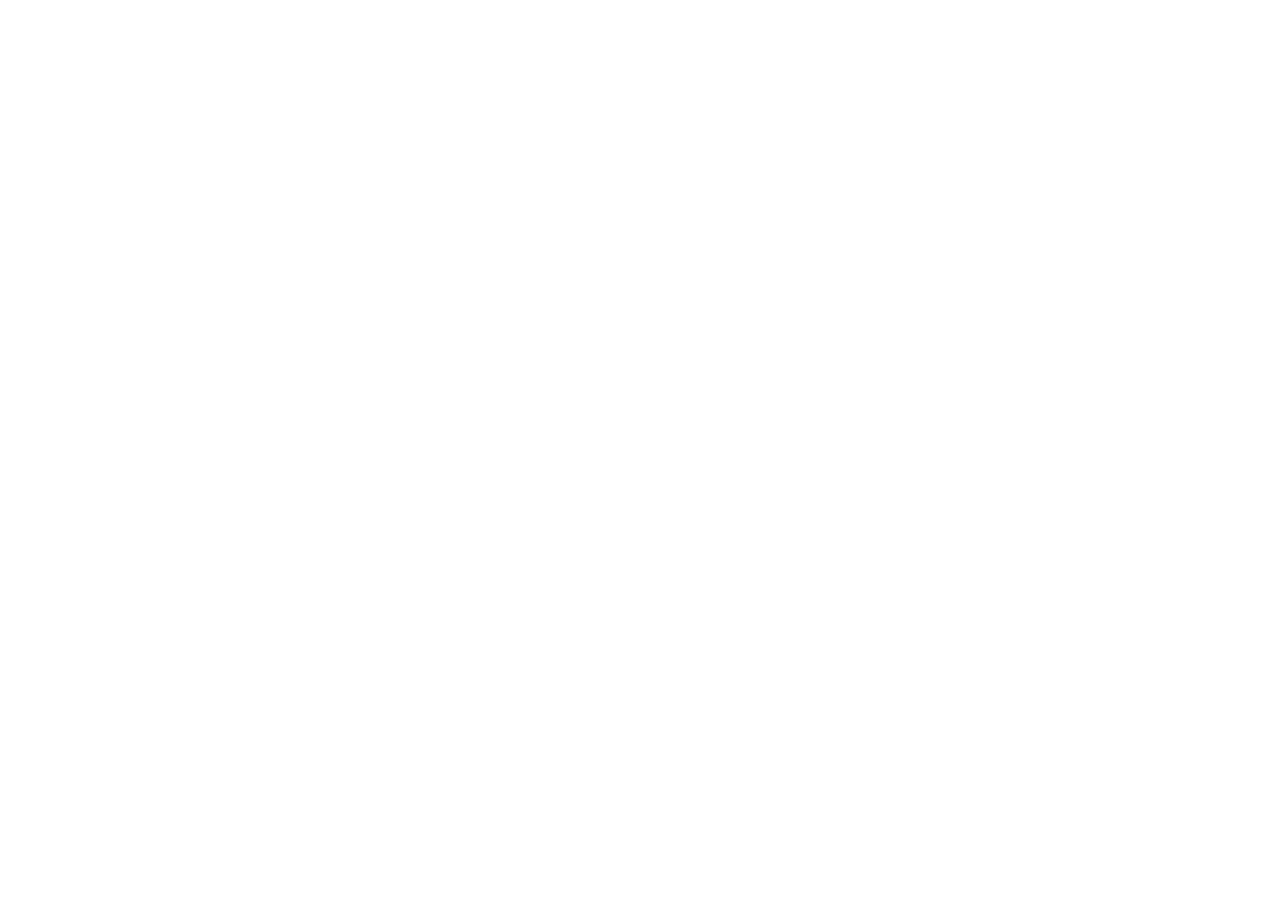
==== index.html @ ab660c9f "favicon update" ====
<!DOCTYPE html>
<html lang="en">
<head>
    <meta charset="UTF-8">
    <meta http-equiv="X-UA-Compatible" content="IE=edge">
    <meta name="viewport" content="width=device-width, initial-scale=1.0">
    <meta name="description" content="grille d'image">
    <link rel="shortcut icon" href="./favicon/" type="image/x-icon">
    <link rel="apple-touch-icon" sizes="180x180" href="favicon/apple-touch-icon.png">
    <link rel="icon" type="image/png" sizes="32x32" href="favicon/favicon-32x32.png">
    <link rel="icon" type="image/png" sizes="16x16" href="favicon/favicon-16x16.png">
    <link rel="manifest" href="favicon/site.webmanifest">
    <link rel="stylesheet" href="./css/style.css">
    <title>M2L</title>
</head>
<body>
    <header>

    </header>
</body>
</html>
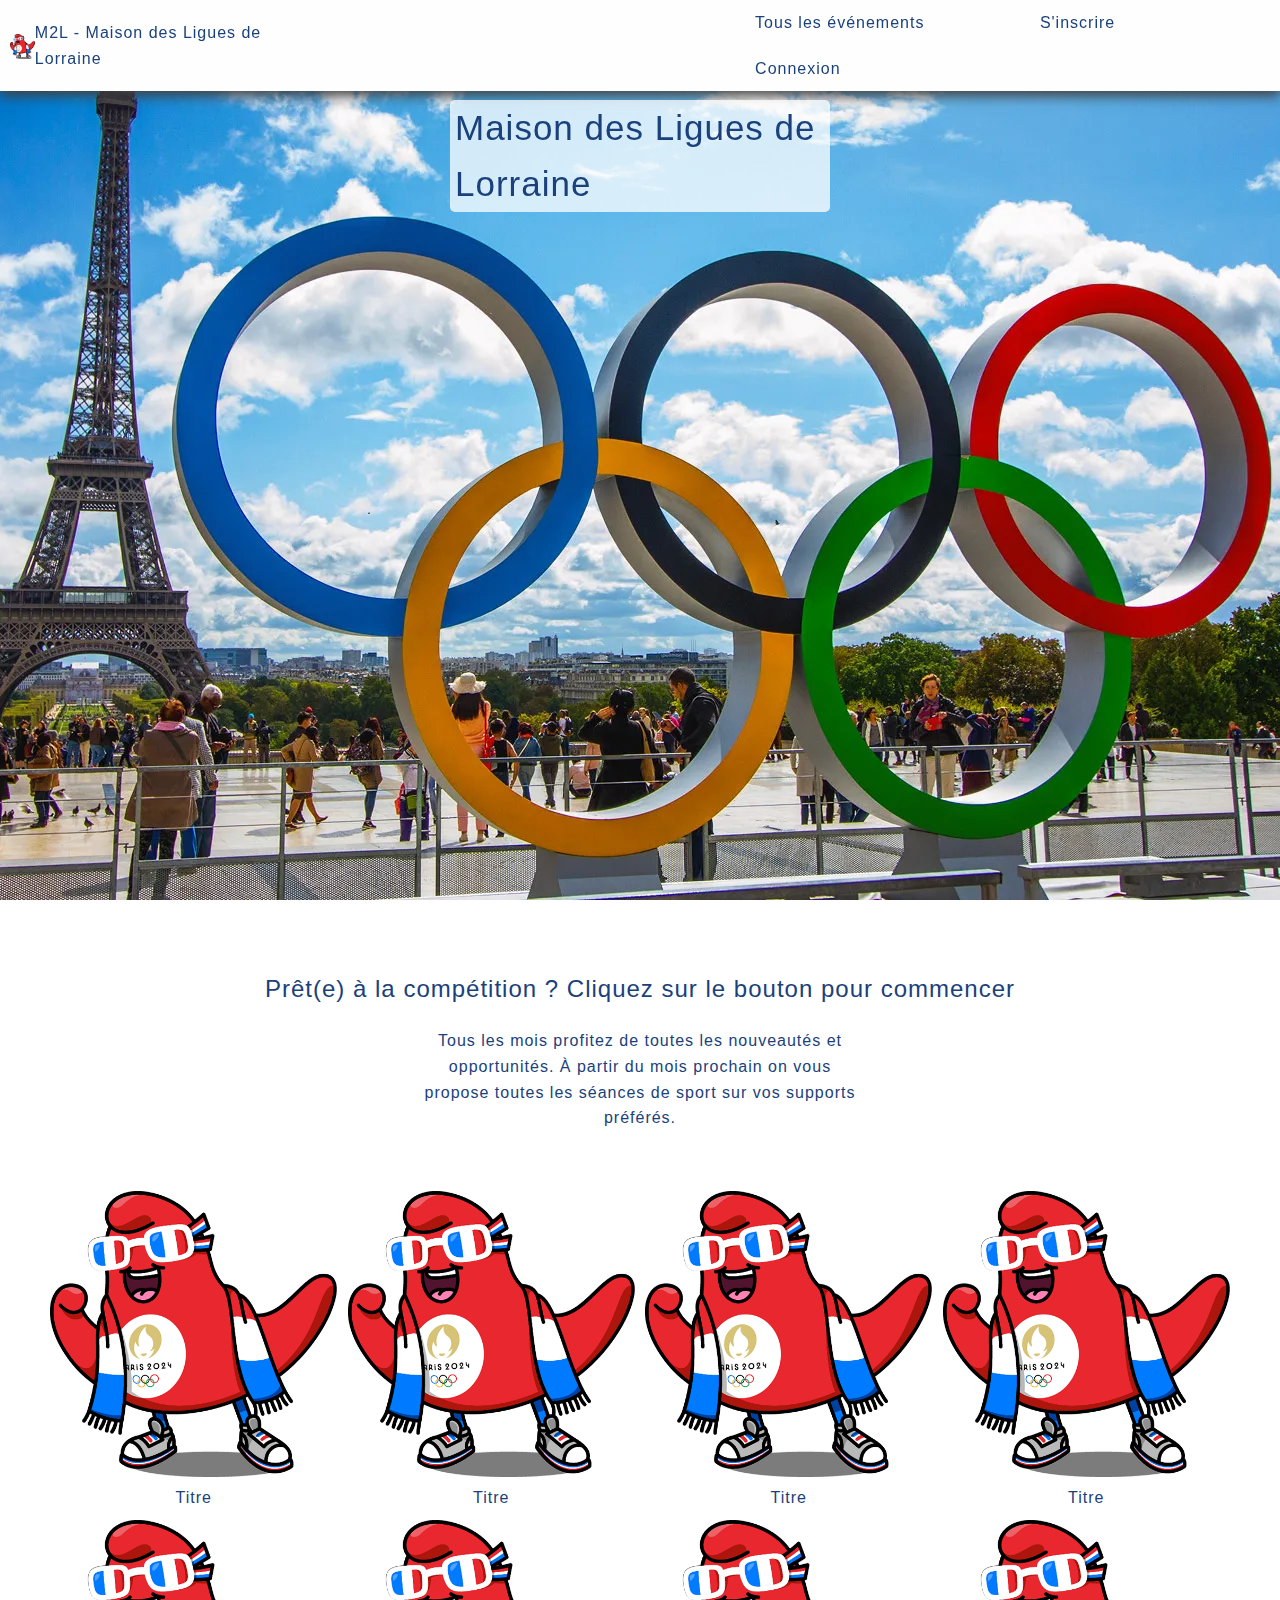
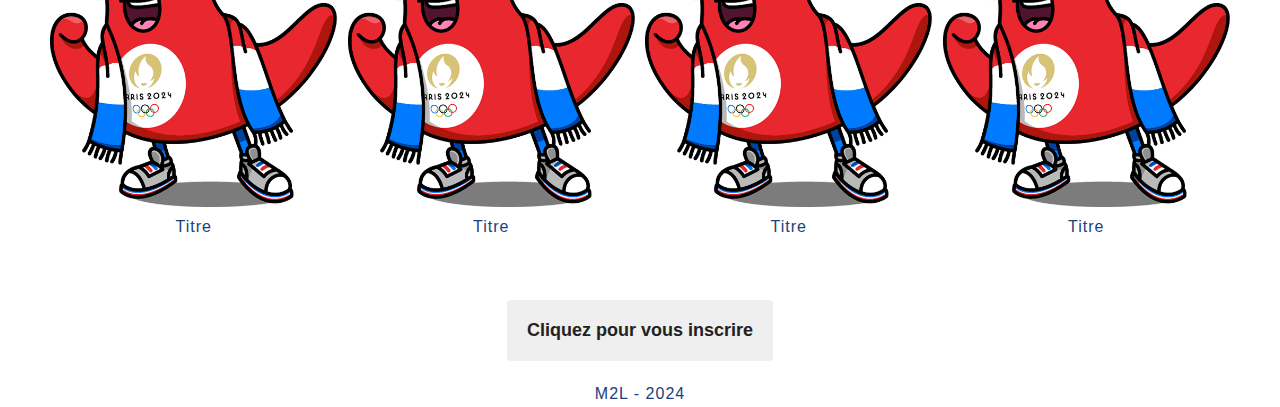
==== commit 2ba9aba5: "css home page" ====
--- a/index.html
+++ b/index.html
@@ -10,12 +10,78 @@
     <link rel="icon" type="image/png" sizes="32x32" href="favicon/favicon-32x32.png">
     <link rel="icon" type="image/png" sizes="16x16" href="favicon/favicon-16x16.png">
     <link rel="manifest" href="favicon/site.webmanifest">
-    <link rel="stylesheet" href="./css/style.css">
+    <link rel="stylesheet" href="./css/main.css">
     <title>M2L</title>
 </head>
 <body>
-    <header>
+    <header class="headband">
+        <a href="#">
+            <img src="./asset/mascotte.png" alt="Logo JO Paris" aria-hidden="true">
+        </a>           
+        <h1 class="m2l">
+            M2L - Maison des Ligues de Lorraine
+        </h1>
+    
+        <nav class="navbar">
+            <a href="#event_view" id="event" class="button">Tous les événements</a>
+            <a href="#inscription" id="inscription" class="button">S'inscrire</a>
+            <a href="#connection" id="connection" class="button">Connexion</a>
+        </nav>
+    </header>
 
-    </header>
+    <main>
+        <section class="home">
+            <div id="bg-texte">
+                <p>
+                    Maison des Ligues de Lorraine
+                </p>
+            </div>
+            <div id="bg-img"></div>
+        </section>
+
+        <section class="event" id="event_view">
+            <h2>
+                Prêt(e) à la compétition ? Cliquez sur le bouton pour commencer
+            </h2>
+            <p>
+                Tous les mois profitez de toutes les nouveautés et opportunités. À partir du mois prochain on vous propose toutes les séances de sport sur vos supports préférés.
+            </p>
+        </section>
+        <div class="gallery-primary" role="group" aria-labelledby="event">
+            <ul id="event">
+                <li><img src="./asset/mascotte.png" alt="ville de pise">
+                    Titre
+                </li>
+                <li><img src="./asset/mascotte.png" alt="ville de paris">
+                    Titre
+                </li>
+                <li><img src="./asset/mascotte.png" alt="ville de new york">
+                    Titre
+                </li>
+                <li><img src="./asset/mascotte.png" alt="ville de los angeles">
+                    Titre
+                </li>
+                <li><img src="./asset/mascotte.png" alt="ville de pise">
+                    Titre
+                </li>
+                <li><img src="./asset/mascotte.png" alt="ville de paris">
+                    Titre
+                </li>
+                <li><img src="./asset/mascotte.png" alt="ville de new york">
+                    Titre
+                </li>
+                <li><img src="./asset/mascotte.png" alt="ville de los angeles">
+                    Titre
+                </li>
+            </ul>
+        </div>
+        <button class="button_account" type="submit" value="Envoyer" aria-label="Connexion à votre compte">
+            <a href="inscription.html">Cliquez pour vous inscrire</a>
+        </button>
+
+    </main>
+    <footer>
+        M2L - 2024
+    </footer>
 </body>
 </html>--- a/css/main.css
+++ b/css/main.css
@@ -0,0 +1,116 @@
+@import url('https://fonts.googleapis.com/css2?family=Open+Sans:wght@300&display=swap');
+@import url(./reset.css);
+
+/* header and nav bar */
+
+.headband{
+    display: flex;
+    justify-content: space-between;
+    align-items: center;
+    position: fixed;
+    width: 100%;
+    background-color: var(--white);
+    vertical-align: middle;
+    box-shadow: 0px 5px 12px #414141;
+}
+
+header img{
+    cursor: pointer;
+    width: 40px;
+    vertical-align: middle;
+    padding-left: 1rem;
+}
+
+.m2l{
+    display: flex;
+    font-size: inherit;
+    padding-right: 40rem;
+}
+
+.navbar a{
+    margin: auto 3rem 0 4rem;
+    padding: 10px 20px;
+    border-radius: 2px;
+    cursor: pointer;
+    display: inline-flex;
+    background-color: var(--white);
+    color: var(--blue);
+    font-size: inherit;
+}
+
+.home #bg-img{
+    flex: 1;
+    display: flex;
+    flex-direction: column;
+    justify-content: center;
+    align-items: flex-start;
+    height: 100vh;
+    background: url("../asset/accueil.webp")no-repeat fixed center  / cover;
+}
+
+.home #bg-texte{
+    color: var(--blue);
+    font-weight: bold;
+    position: absolute;
+    margin-top: 10rem;
+    margin-inline: 45rem;
+    border-radius: .5rem;
+    padding-inline: .5rem;
+    font-size: 3.5rem;
+    background-color: rgba(255, 255, 255, 0.753);
+}
+
+.event{
+    padding-top: 5rem;
+}
+
+.event h2{
+    text-align: center;
+    margin: 2rem auto 2rem;
+}
+
+.event p{
+    text-align: center;
+    margin: 2rem auto 2rem;
+    width: 35%;
+}
+
+/* grid */
+.gallery-primary{
+    max-width: 120rem;
+    margin: 5rem auto 5rem;
+    background-color: #fff;
+}
+
+.gallery-primary ul{
+    display: flex; /* flex pour flexibilité */
+    padding: 1rem;
+    gap: 1rem;
+    justify-content: center;
+    flex-direction: row;
+    align-items: center;
+    flex-wrap: wrap; /* tous les elements reviennent a la ligne */
+}
+
+.gallery-primary ul li{
+    flex-grow: 1; /* cela prend toute la place disponible */
+    flex-shrink: 0; /* autorise aux petits elements de s'ajouter 0 on n'autorise pas 1 on autorise (booleen) */
+    flex-basis: calc(100% / 5); /* donne la taille en unites */
+    text-align: center;
+}
+
+.button_account{
+    margin: 2rem auto;
+    display: block;
+    padding: 2rem;
+    border-radius: .4rem;
+    font-size: large;
+    font-weight: bold;
+}
+
+/* footer */
+
+footer{
+    text-align: center;
+    width: 100%;
+}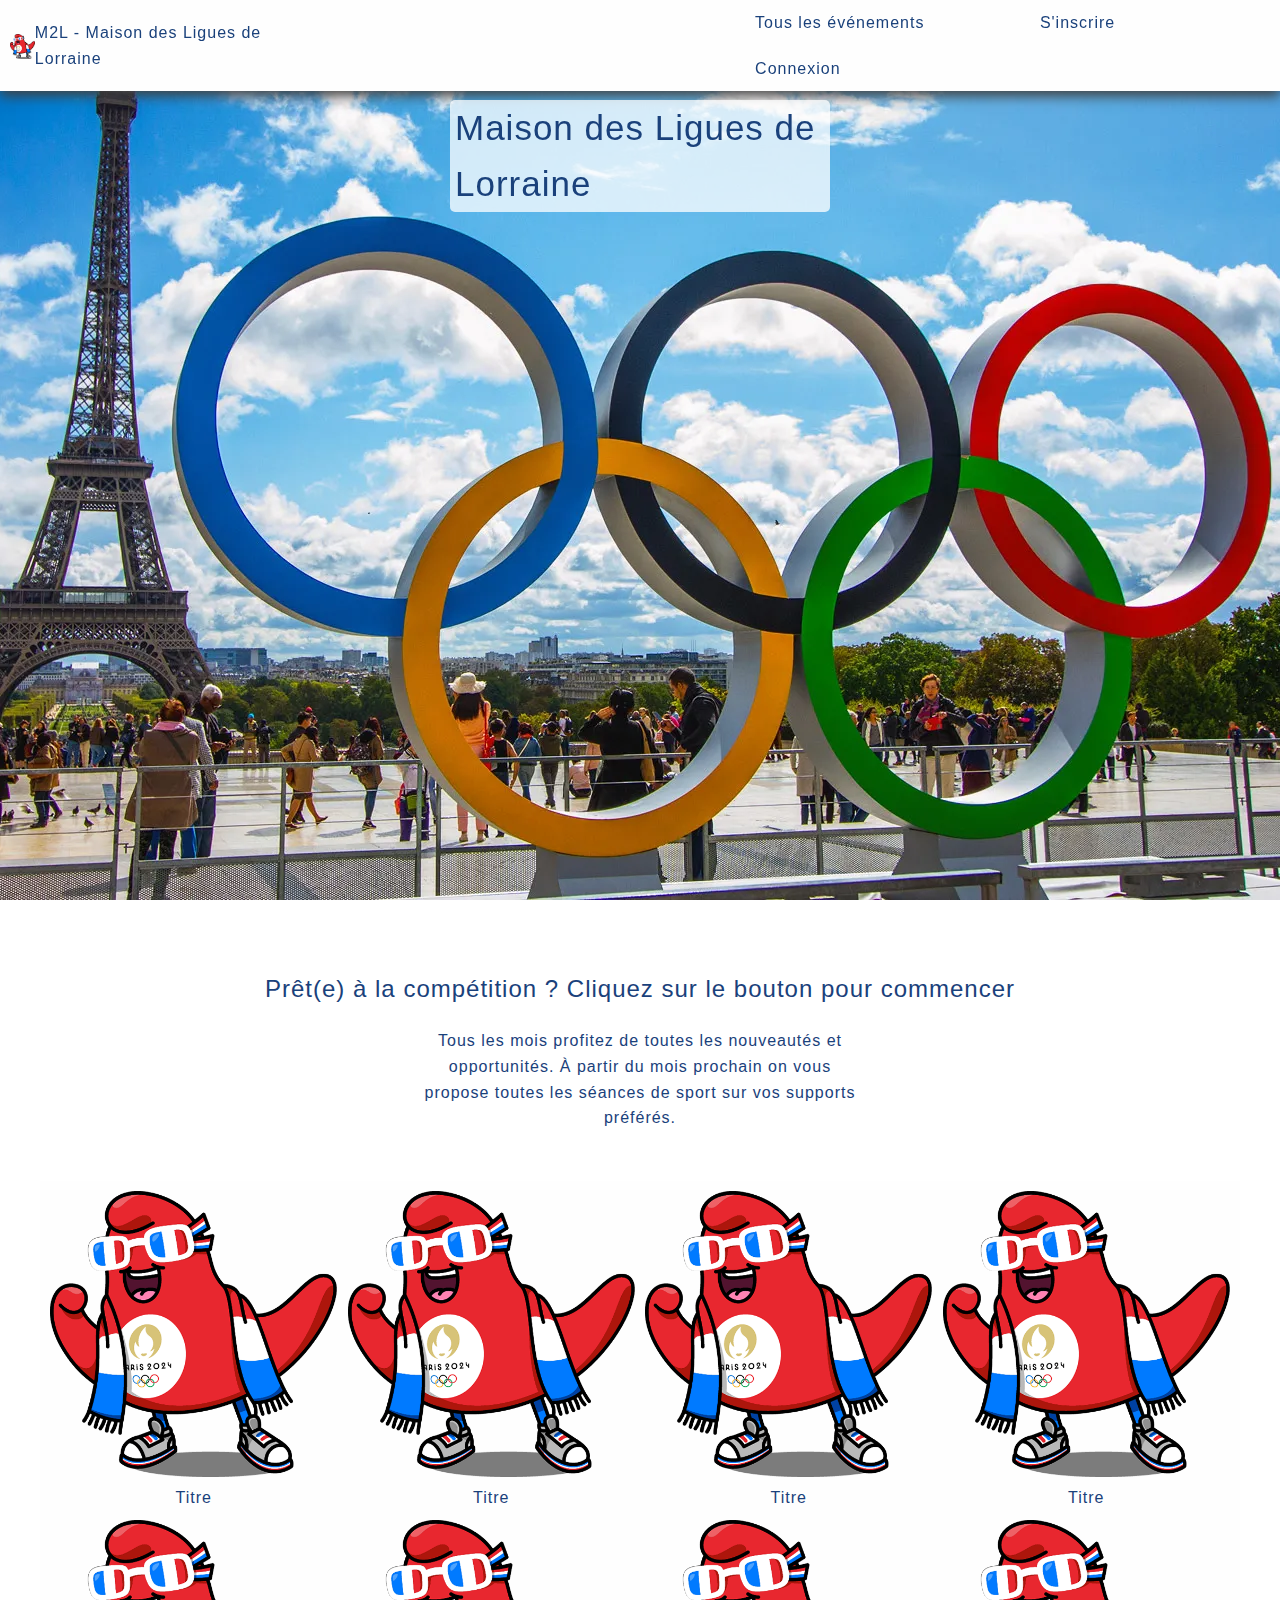
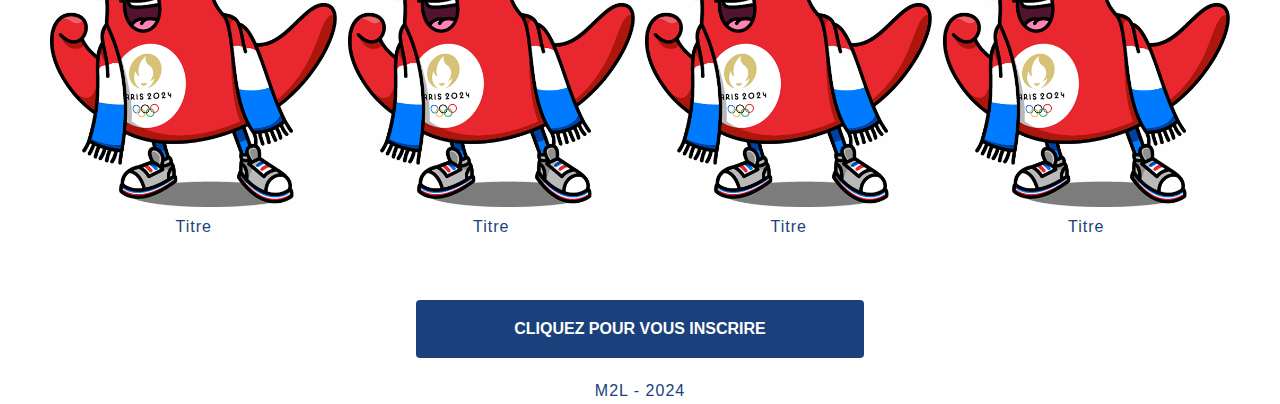
==== commit 30cab130: "css form inscription" ====
--- a/index.html
+++ b/index.html
@@ -24,7 +24,7 @@
     
         <nav class="navbar">
             <a href="#event_view" id="event" class="button">Tous les événements</a>
-            <a href="#inscription" id="inscription" class="button">S'inscrire</a>
+            <a href="./inscription.html" id="inscription" class="button">S'inscrire</a>
             <a href="#connection" id="connection" class="button">Connexion</a>
         </nav>
     </header>
--- a/css/main.css
+++ b/css/main.css
@@ -1,5 +1,6 @@
 @import url('https://fonts.googleapis.com/css2?family=Open+Sans:wght@300&display=swap');
 @import url(./reset.css);
+@import url(./inscription.css);
 
 /* header and nav bar */
 
@@ -79,7 +80,7 @@
 .gallery-primary{
     max-width: 120rem;
     margin: 5rem auto 5rem;
-    background-color: #fff;
+    background-color: var(--white);
 }
 
 .gallery-primary ul{
@@ -106,6 +107,8 @@
     border-radius: .4rem;
     font-size: large;
     font-weight: bold;
+    background-color: var(--blue);
+    color: var(--white);
 }
 
 /* footer */
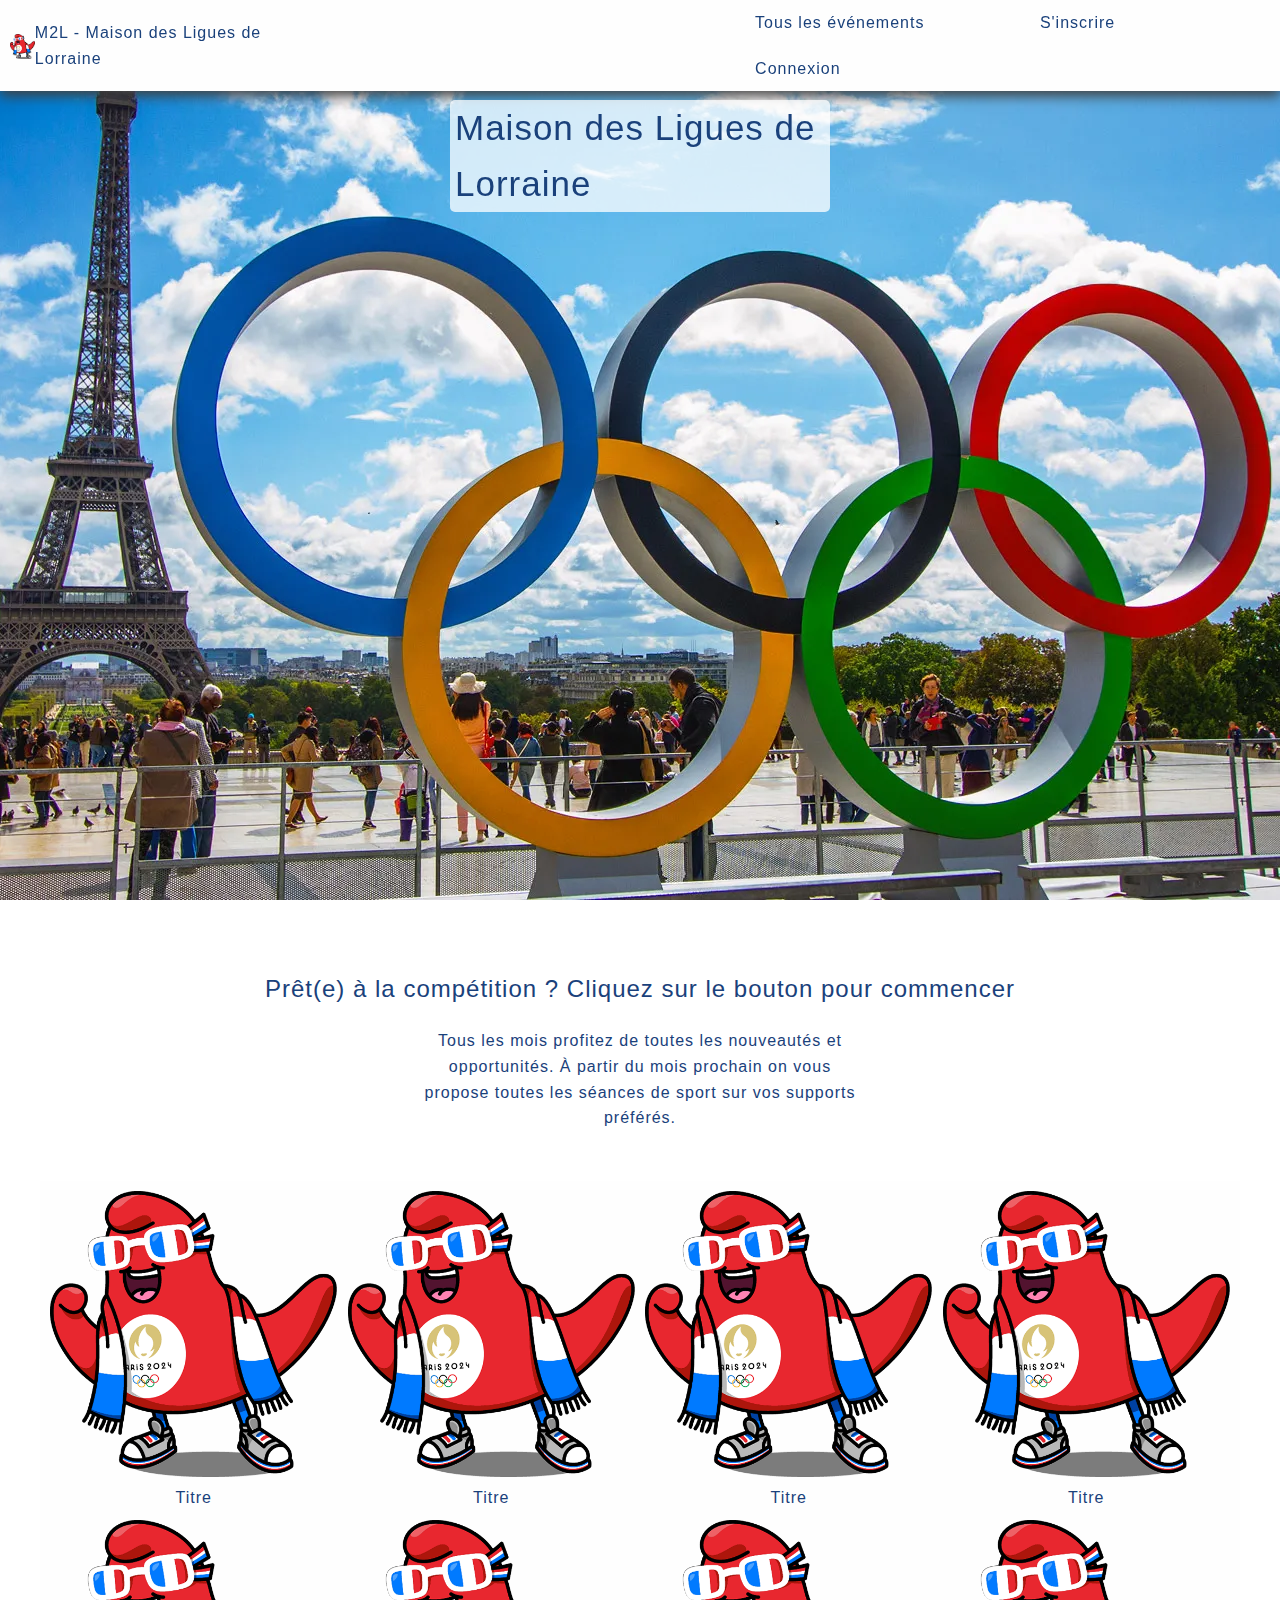
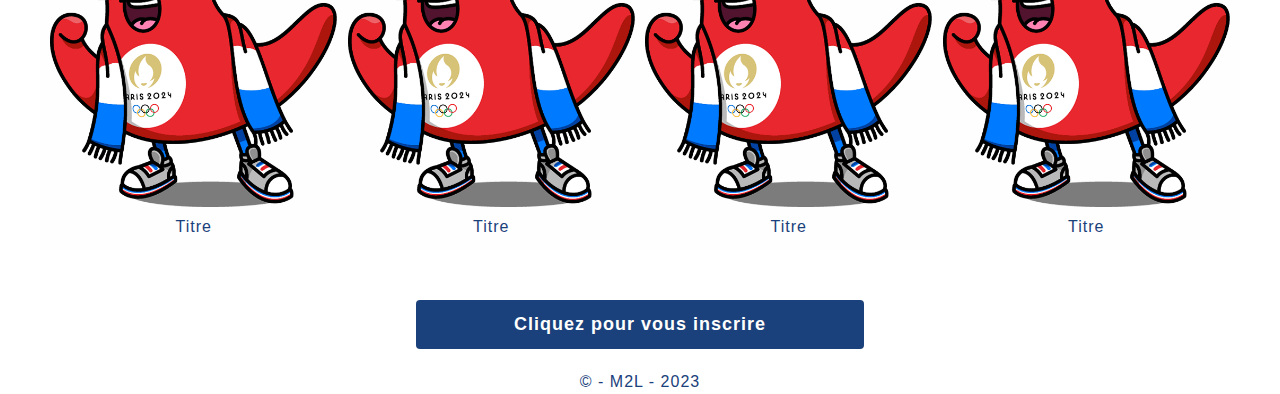
==== commit df323c34: "validation W3C" ====
--- a/index.html
+++ b/index.html
@@ -1,5 +1,5 @@
 <!DOCTYPE html>
-<html lang="en">
+<html lang="fr">
 <head>
     <meta charset="UTF-8">
     <meta http-equiv="X-UA-Compatible" content="IE=edge">
@@ -23,9 +23,9 @@
         </h1>
     
         <nav class="navbar">
-            <a href="#event_view" id="event" class="button">Tous les événements</a>
+            <a href="#event_view" id="event_home" class="button">Tous les événements</a>
             <a href="./inscription.html" id="inscription" class="button">S'inscrire</a>
-            <a href="#connection" id="connection" class="button">Connexion</a>
+            <a href="./connection.html" id="connection" class="button">Connexion</a>
         </nav>
     </header>
 
@@ -75,13 +75,14 @@
                 </li>
             </ul>
         </div>
-        <button class="button_account" type="submit" value="Envoyer" aria-label="Connexion à votre compte">
-            <a href="inscription.html">Cliquez pour vous inscrire</a>
-        </button>
+        <a href="inscription.html" class="button_account" >
+            Cliquez pour vous inscrire
+        </a>
 
     </main>
     <footer>
-        M2L - 2024
+       <p> &copy; - M2L - <time datetime="2023-01-01">2023</time> </p>
     </footer>
+    <script src="./js/app.js"></script>
 </body>
 </html>--- a/css/main.css
+++ b/css/main.css
@@ -1,6 +1,7 @@
 @import url('https://fonts.googleapis.com/css2?family=Open+Sans:wght@300&display=swap');
 @import url(./reset.css);
 @import url(./inscription.css);
+@import url(./connection.css);
 
 /* header and nav bar */
 
@@ -81,6 +82,7 @@
     max-width: 120rem;
     margin: 5rem auto 5rem;
     background-color: var(--white);
+    cursor: pointer;
 }
 
 .gallery-primary ul{
@@ -103,12 +105,15 @@
 .button_account{
     margin: 2rem auto;
     display: block;
-    padding: 2rem;
+    padding: 1rem;
     border-radius: .4rem;
     font-size: large;
     font-weight: bold;
     background-color: var(--blue);
     color: var(--white);
+    cursor: pointer;
+    width: 35%;
+    text-align: center;
 }
 
 /* footer */
@@ -116,4 +121,5 @@
 footer{
     text-align: center;
     width: 100%;
+    
 }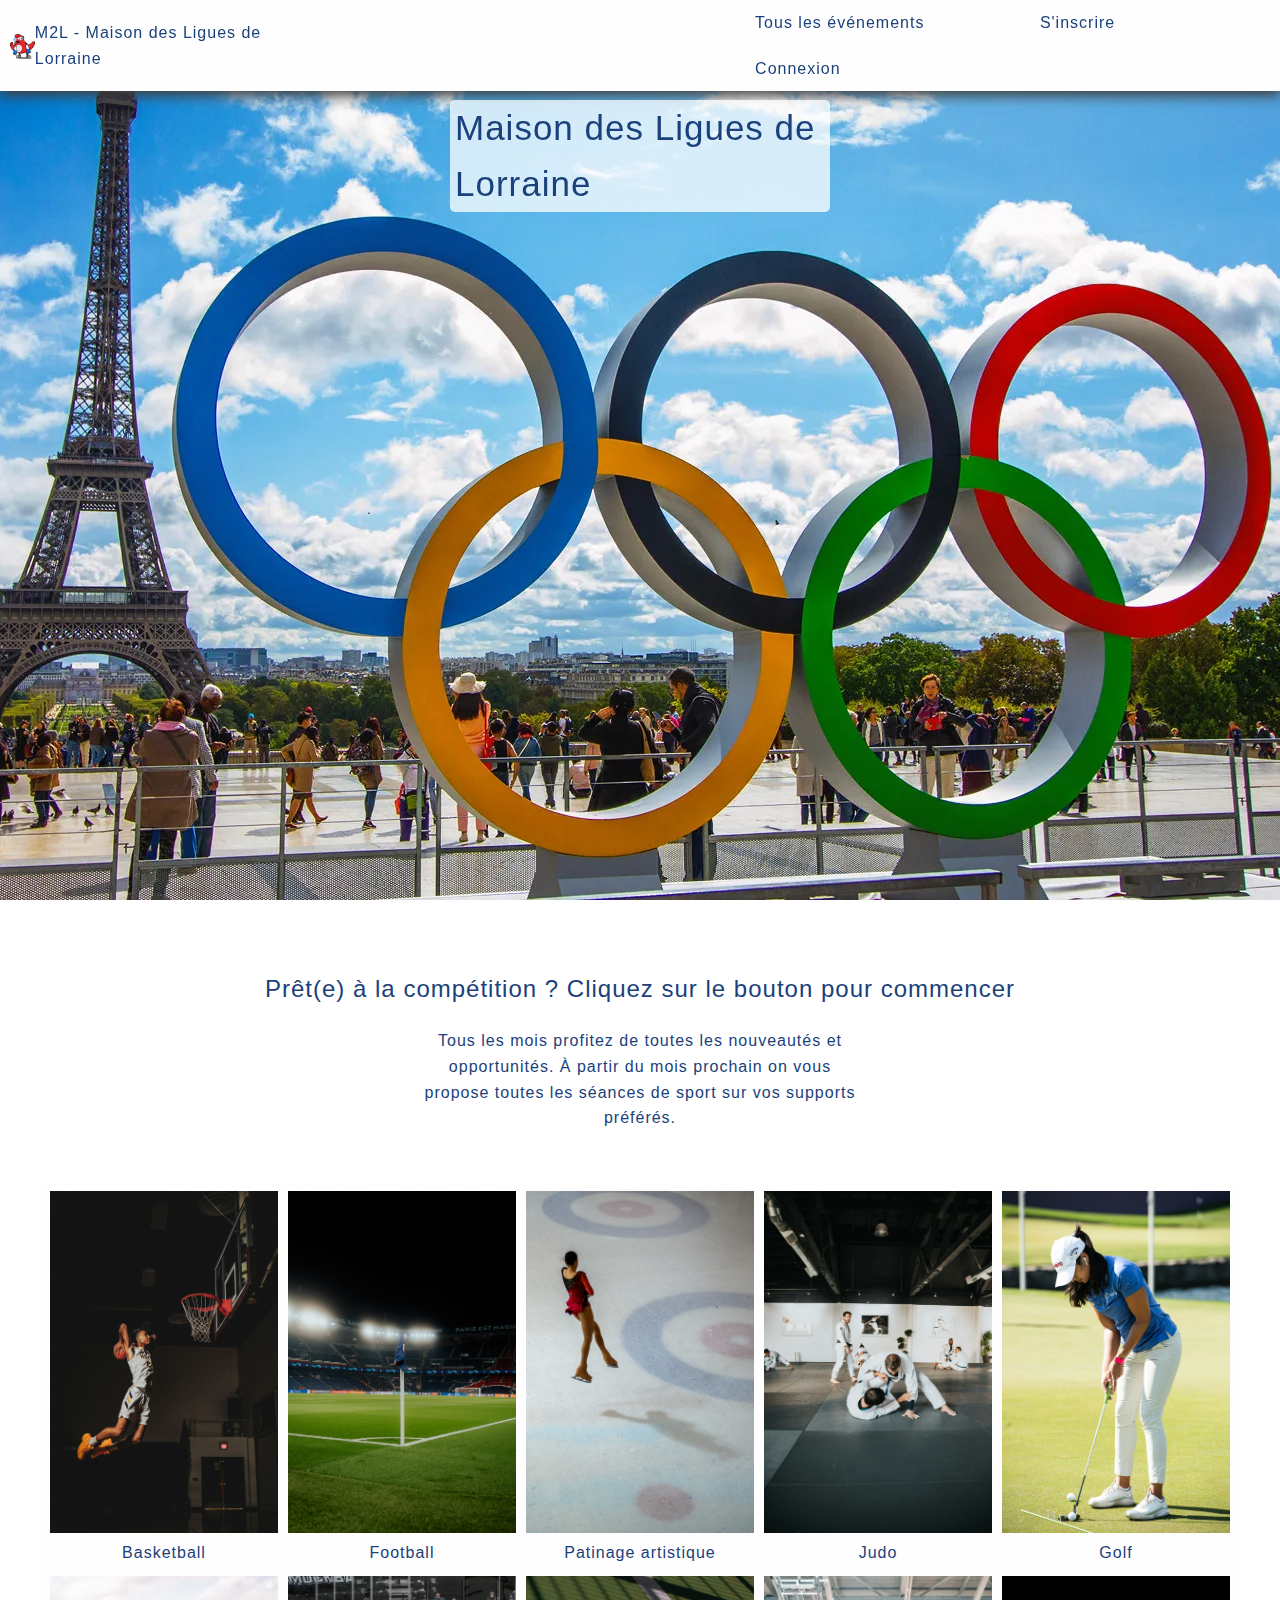
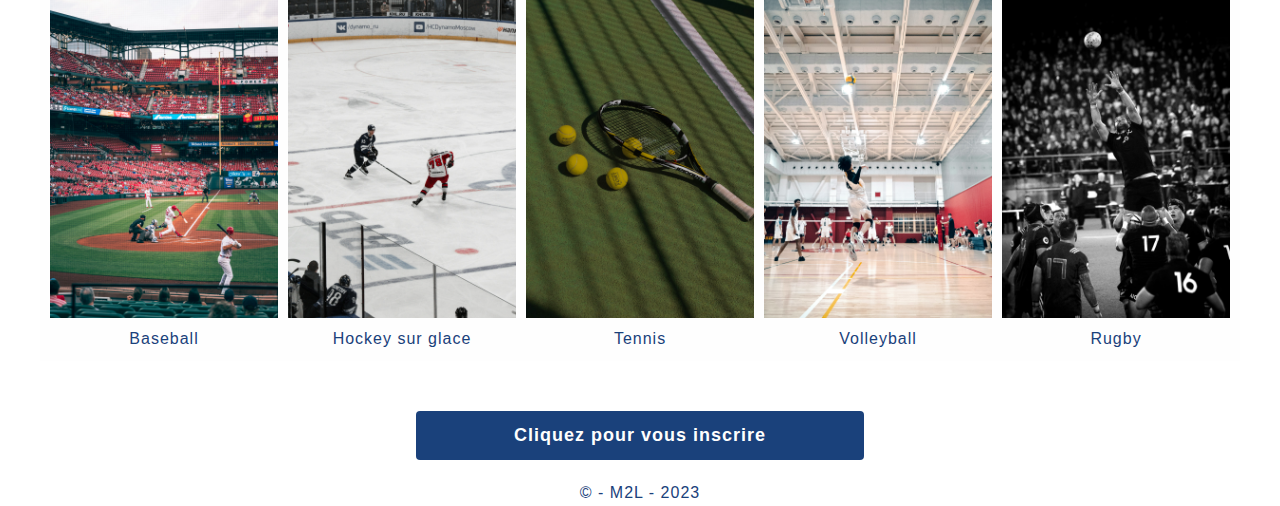
==== commit 56f62b1e: "grid event" ====
--- a/index.html
+++ b/index.html
@@ -30,14 +30,12 @@
     </header>
 
     <main>
-        <section class="home">
             <div id="bg-texte">
                 <p>
                     Maison des Ligues de Lorraine
                 </p>
             </div>
             <div id="bg-img"></div>
-        </section>
 
         <section class="event" id="event_view">
             <h2>
@@ -49,30 +47,37 @@
         </section>
         <div class="gallery-primary" role="group" aria-labelledby="event">
             <ul id="event">
-                <li><img src="./asset/mascotte.png" alt="ville de pise">
-                    Titre
+                <li><img src="./event/basket.jpg" alt="basketball">
+                    Basketball
                 </li>
-                <li><img src="./asset/mascotte.png" alt="ville de paris">
-                    Titre
+                <li><img src="./event/foot.jpg" alt="football">
+                    Football
                 </li>
-                <li><img src="./asset/mascotte.png" alt="ville de new york">
-                    Titre
+                <li><img src="./event/patinage.jpg" alt="patinage artistique">
+                    Patinage artistique
                 </li>
-                <li><img src="./asset/mascotte.png" alt="ville de los angeles">
-                    Titre
+                <li><img src="./event/judo.jpg" alt="judo">
+                    Judo
                 </li>
-                <li><img src="./asset/mascotte.png" alt="ville de pise">
-                    Titre
+                <li><img src="./event/golf.jpg" alt="golf">
+                    Golf
                 </li>
-                <li><img src="./asset/mascotte.png" alt="ville de paris">
-                    Titre
+                <li><img src="./event/baseball.jpg" alt="baseball">
+                    Baseball
                 </li>
-                <li><img src="./asset/mascotte.png" alt="ville de new york">
-                    Titre
+                <li><img src="./event/hockey.jpg" alt="hockey">
+                    Hockey sur glace
                 </li>
-                <li><img src="./asset/mascotte.png" alt="ville de los angeles">
-                    Titre
+                <li><img src="./event/tennis.jpg" alt="tennis">
+                    Tennis
                 </li>
+                <li><img src="./event/volley.jpg" alt="volleyball">
+                    Volleyball
+                </li>
+                <li><img src="./event/rugby.jpg" alt="rugby">
+                    Rugby
+                </li>
+                
             </ul>
         </div>
         <a href="inscription.html" class="button_account" >
--- a/css/main.css
+++ b/css/main.css
@@ -2,6 +2,7 @@
 @import url(./reset.css);
 @import url(./inscription.css);
 @import url(./connection.css);
+@import url(./modal.css);
 
 /* header and nav bar */
 
@@ -40,7 +41,7 @@
     font-size: inherit;
 }
 
-.home #bg-img{
+#bg-img{
     flex: 1;
     display: flex;
     flex-direction: column;
@@ -50,7 +51,7 @@
     background: url("../asset/accueil.webp")no-repeat fixed center  / cover;
 }
 
-.home #bg-texte{
+#bg-texte{
     color: var(--blue);
     font-weight: bold;
     position: absolute;
@@ -98,7 +99,7 @@
 .gallery-primary ul li{
     flex-grow: 1; /* cela prend toute la place disponible */
     flex-shrink: 0; /* autorise aux petits elements de s'ajouter 0 on n'autorise pas 1 on autorise (booleen) */
-    flex-basis: calc(100% / 5); /* donne la taille en unites */
+    flex-basis: calc(100% / 6); /* donne la taille en unites */
     text-align: center;
 }
 
@@ -121,5 +122,4 @@
 footer{
     text-align: center;
     width: 100%;
-    
 }